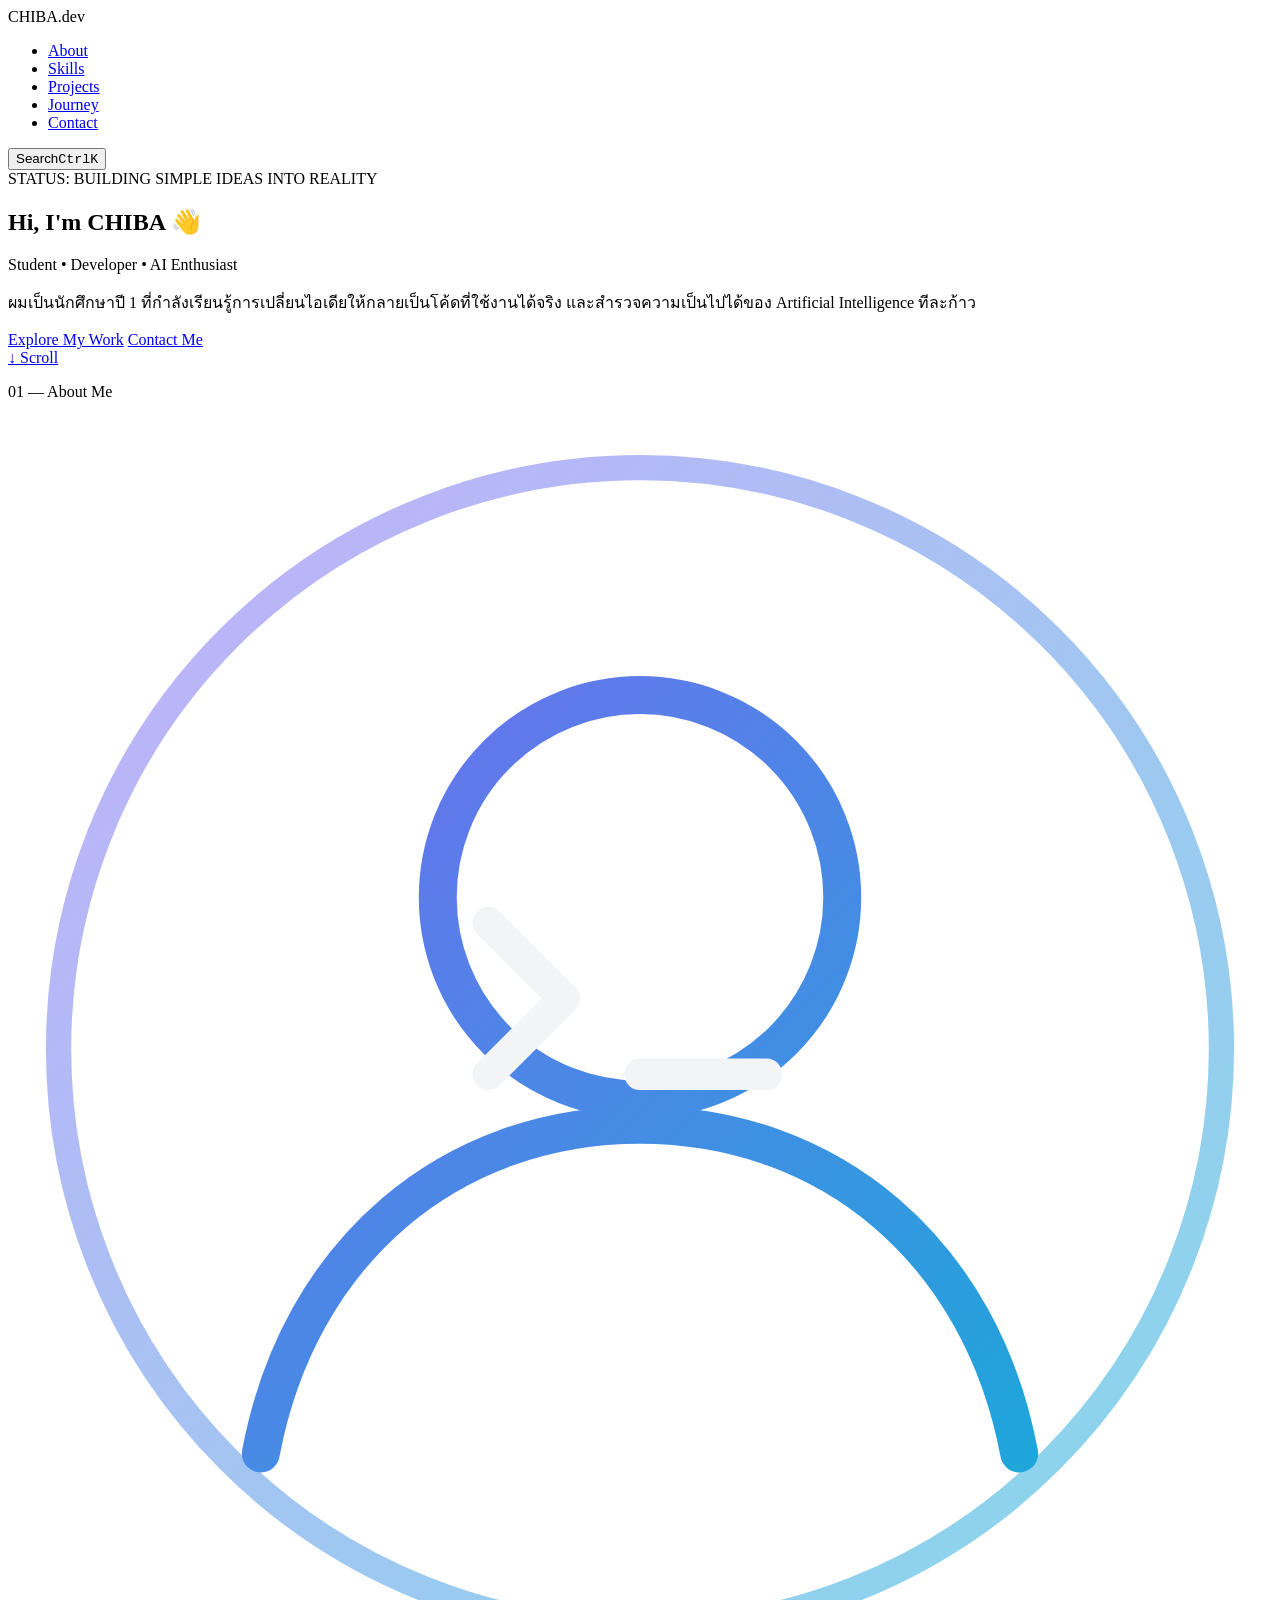
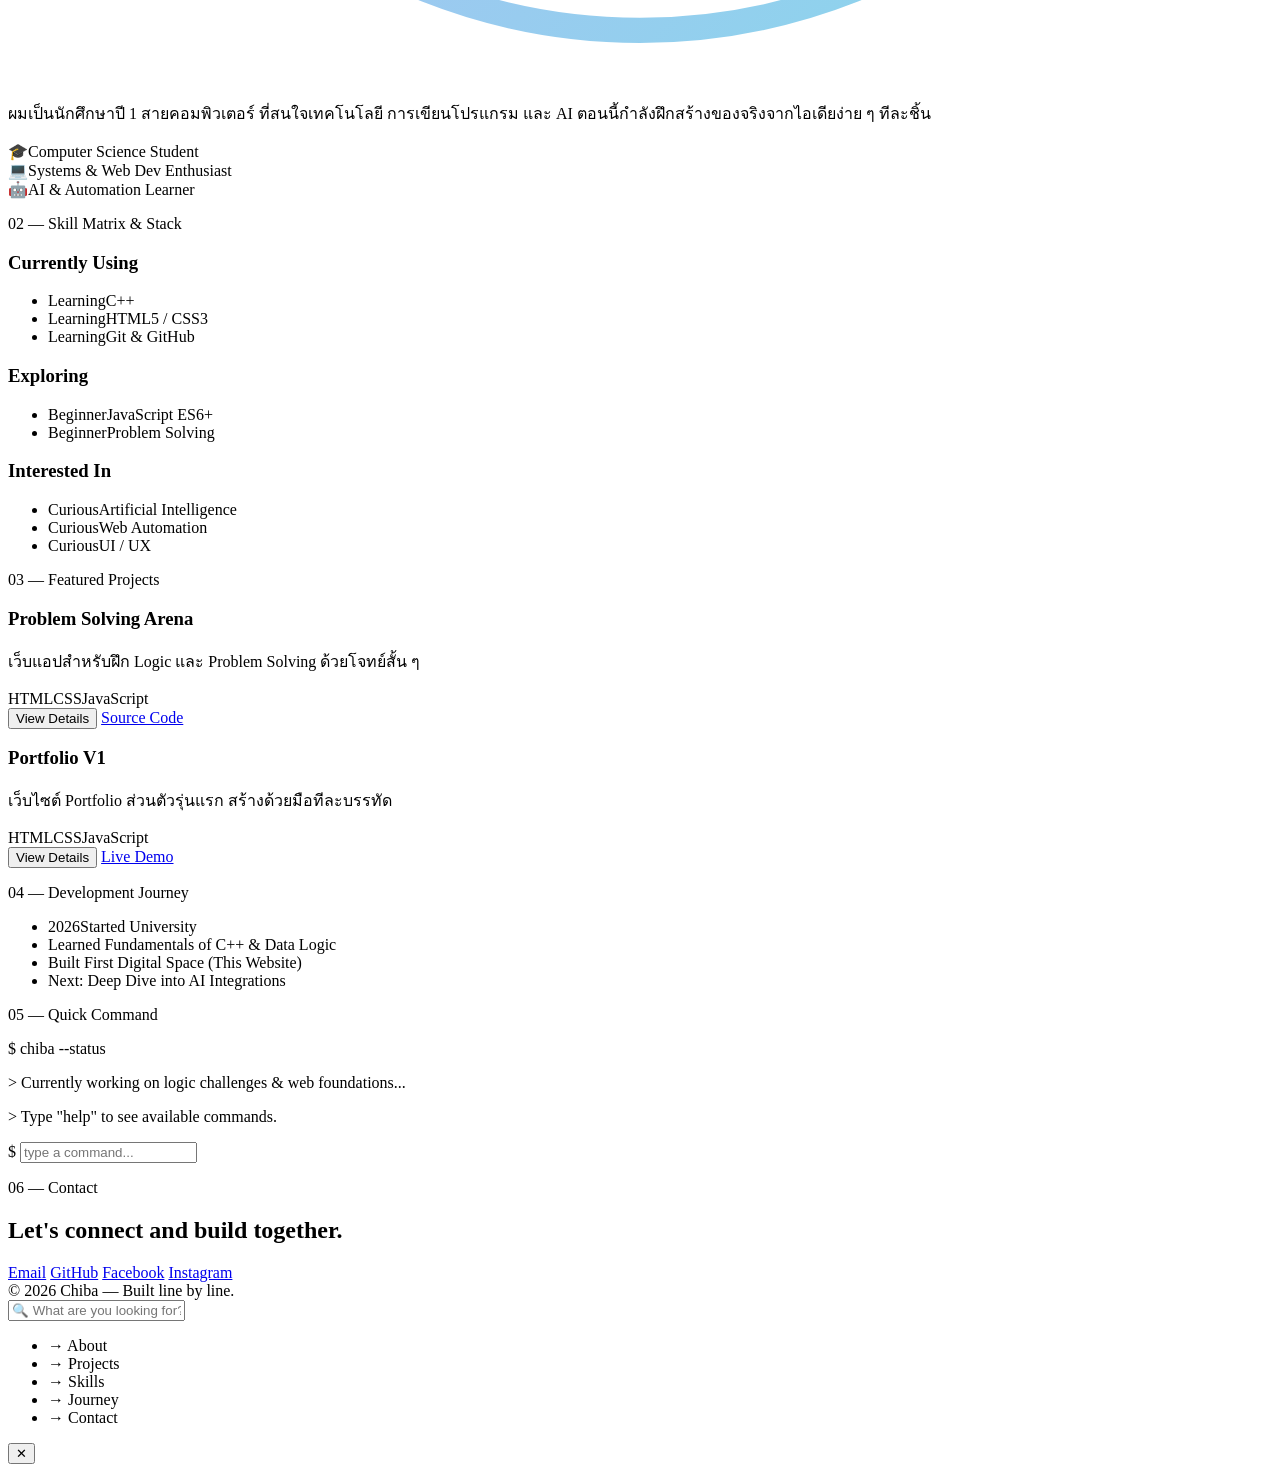
==== index.html @ 714c3de8 "Add files via upload" ====
<!DOCTYPE html>
<html lang="th">
<head>
<meta charset="UTF-8">
<meta name="viewport" content="width=device-width, initial-scale=1.0">
<title>CHIBA | Developer &amp; AI Enthusiast</title>
<link rel="stylesheet" href="css/style.css">
<link rel="preconnect" href="https://fonts.googleapis.com">
<link rel="preconnect" href="https://fonts.gstatic.com" crossorigin>
<link href="https://fonts.googleapis.com/css2?family=Inter:wght@300;400;500;600;700;800&family=JetBrains+Mono:wght@400;500;600&display=swap" rel="stylesheet">
</head>
<body>

<!-- Navigation -->
<nav class="navbar">
  <div class="logo">CHIBA<span>.dev</span></div>
  <ul class="nav-links">
    <li><a href="#about">About</a></li>
    <li><a href="#skills">Skills</a></li>
    <li><a href="#projects">Projects</a></li>
    <li><a href="#journey">Journey</a></li>
    <li><a href="#contact">Contact</a></li>
  </ul>
  <button class="cmd-badge" id="cmdTrigger" aria-label="Open command palette">
    <span>Search</span><kbd>Ctrl</kbd><kbd>K</kbd>
  </button>
</nav>

<!-- Hero -->
<section class="hero" id="hero">
  <div class="status-pill">
    <span class="status-dot"></span> STATUS: BUILDING SIMPLE IDEAS INTO REALITY
  </div>
  <h1 class="hero-title">Hi, I'm <span class="highlight">CHIBA</span> 👋</h1>
  <p class="hero-subtitle">Student • Developer • AI Enthusiast</p>
  <p class="hero-description">
    ผมเป็นนักศึกษาปี 1 ที่กำลังเรียนรู้การเปลี่ยนไอเดียให้กลายเป็นโค้ดที่ใช้งานได้จริง
    และสำรวจความเป็นไปได้ของ Artificial Intelligence ทีละก้าว
  </p>
  <div class="hero-cta">
    <a href="#projects" class="btn btn-primary">Explore My Work</a>
    <a href="#contact" class="btn btn-secondary">Contact Me</a>
  </div>
  <a href="#about" class="scroll-hint">↓ Scroll</a>
</section>

<!-- About -->
<section class="section" id="about">
  <p class="eyebrow">01 — About Me</p>
  <div class="bento about-bento">
    <div class="bento-card avatar-card reveal">
      <div class="avatar-glow"></div>
      <svg class="avatar-icon" viewBox="0 0 100 100" fill="none" xmlns="http://www.w3.org/2000/svg" aria-hidden="true">
        <defs>
          <linearGradient id="avatarGrad" x1="0" y1="0" x2="100" y2="100" gradientUnits="userSpaceOnUse">
            <stop offset="0" stop-color="#8b5cf6"/>
            <stop offset="1" stop-color="#06b6d4"/>
          </linearGradient>
        </defs>
        <circle cx="50" cy="50" r="46" stroke="url(#avatarGrad)" stroke-width="2" opacity="0.5"/>
        <circle cx="50" cy="38" r="16" stroke="url(#avatarGrad)" stroke-width="3"/>
        <path d="M20 82c3-16 15-26 30-26s27 10 30 26" stroke="url(#avatarGrad)" stroke-width="3" stroke-linecap="round"/>
        <path d="M38 40l6 6 -6 6" stroke="#f3f4f6" stroke-width="2.5" stroke-linecap="round" stroke-linejoin="round"/>
        <path d="M50 52h10" stroke="#f3f4f6" stroke-width="2.5" stroke-linecap="round"/>
      </svg>
    </div>
    <div class="bento-card story-card reveal">
      <p>
        ผมเป็นนักศึกษาปี 1 สายคอมพิวเตอร์ ที่สนใจเทคโนโลยี การเขียนโปรแกรม และ AI
        ตอนนี้กำลังฝึกสร้างของจริงจากไอเดียง่าย ๆ ทีละชิ้น
      </p>
    </div>
    <div class="bento-card pillar-card reveal">🎓<span>Computer Science Student</span></div>
    <div class="bento-card pillar-card reveal">💻<span>Systems &amp; Web Dev Enthusiast</span></div>
    <div class="bento-card pillar-card reveal">🤖<span>AI &amp; Automation Learner</span></div>
  </div>
</section>

<!-- Skills -->
<section class="section" id="skills">
  <p class="eyebrow">02 — Skill Matrix &amp; Stack</p>
  <div class="skills-grid">
    <div class="skill-col reveal">
      <h3>Currently Using</h3>
      <ul>
        <li><span class="tag-level using">Learning</span>C++</li>
        <li><span class="tag-level using">Learning</span>HTML5 / CSS3</li>
        <li><span class="tag-level using">Learning</span>Git &amp; GitHub</li>
      </ul>
    </div>
    <div class="skill-col reveal">
      <h3>Exploring</h3>
      <ul>
        <li><span class="tag-level exploring">Beginner</span>JavaScript ES6+</li>
        <li><span class="tag-level exploring">Beginner</span>Problem Solving</li>
      </ul>
    </div>
    <div class="skill-col reveal">
      <h3>Interested In</h3>
      <ul>
        <li><span class="tag-level interest">Curious</span>Artificial Intelligence</li>
        <li><span class="tag-level interest">Curious</span>Web Automation</li>
        <li><span class="tag-level interest">Curious</span>UI / UX</li>
      </ul>
    </div>
  </div>
</section>

<!-- Projects -->
<section class="section" id="projects">
  <p class="eyebrow">03 — Featured Projects</p>
  <div class="projects-grid">
    <article class="project-card reveal">
      <h3>Problem Solving Arena</h3>
      <p>เว็บแอปสำหรับฝึก Logic และ Problem Solving ด้วยโจทย์สั้น ๆ</p>
      <div class="tech-badges"><span>HTML</span><span>CSS</span><span>JavaScript</span></div>
      <div class="project-links">
        <button type="button" class="link-ghost" data-project="problem-solving">View Details</button>
        <a href="https://github.com/Black-King-code/problem-solving-arena" target="_blank" rel="noopener" class="link-ghost">Source Code</a>
      </div>
    </article>
    <article class="project-card reveal">
      <h3>Portfolio V1</h3>
      <p>เว็บไซต์ Portfolio ส่วนตัวรุ่นแรก สร้างด้วยมือทีละบรรทัด</p>
      <div class="tech-badges"><span>HTML</span><span>CSS</span><span>JavaScript</span></div>
      <div class="project-links">
        <button type="button" class="link-ghost" data-project="portfolio-v1">View Details</button>
        <a href="https://black-king-code.github.io/portfolio/" target="_blank" rel="noopener" class="link-ghost">Live Demo</a>
      </div>
    </article>
  </div>
</section>

<!-- Journey -->
<section class="section" id="journey">
  <p class="eyebrow">04 — Development Journey</p>
  <ul class="timeline">
    <li class="timeline-item reveal done"><span class="tl-year">2026</span><span class="tl-text">Started University</span></li>
    <li class="timeline-item reveal done"><span class="tl-year"></span><span class="tl-text">Learned Fundamentals of C++ &amp; Data Logic</span></li>
    <li class="timeline-item reveal done"><span class="tl-year"></span><span class="tl-text">Built First Digital Space (This Website)</span></li>
    <li class="timeline-item reveal upcoming"><span class="tl-year"></span><span class="tl-text">Next: Deep Dive into AI Integrations</span></li>
  </ul>
</section>

<!-- Terminal -->
<section class="section" id="terminal-section">
  <p class="eyebrow">05 — Quick Command</p>
  <div class="terminal reveal">
    <div class="terminal-bar"><span></span><span></span><span></span></div>
    <div class="terminal-body" id="terminalBody">
      <p>$ chiba --status</p>
      <p class="dim">&gt; Currently working on logic challenges &amp; web foundations...</p>
      <p class="dim">&gt; Type "help" to see available commands.</p>
    </div>
    <div class="terminal-input-row">
      <span>$</span>
      <input type="text" id="terminalInput" autocomplete="off" placeholder="type a command...">
    </div>
  </div>
</section>

<!-- Contact -->
<section class="section" id="contact">
  <p class="eyebrow">06 — Contact</p>
  <h2 class="contact-title">Let's connect and build together.</h2>
  <div class="contact-links reveal">
    <a href="mailto:hello@example.com" class="btn btn-primary">Email</a>
    <a href="#" class="btn btn-secondary">GitHub</a>
    <a href="#" class="btn btn-secondary">Facebook</a>
    <a href="#" class="btn btn-secondary">Instagram</a>
  </div>
</section>

<footer class="footer">© 2026 Chiba — Built line by line.</footer>

<!-- Command Palette -->
<div class="cmd-overlay" id="cmdOverlay">
  <div class="cmd-palette">
    <input type="text" id="cmdInput" placeholder="🔍 What are you looking for?" autocomplete="off">
    <ul class="cmd-list" id="cmdList">
      <li data-target="#about">→ About</li>
      <li data-target="#projects">→ Projects</li>
      <li data-target="#skills">→ Skills</li>
      <li data-target="#journey">→ Journey</li>
      <li data-target="#contact">→ Contact</li>
    </ul>
  </div>
</div>

<!-- Project Detail Modal -->
<div class="modal-overlay" id="projectModalOverlay">
  <div class="modal-box" role="dialog" aria-modal="true" aria-labelledby="modalTitle">
    <button type="button" class="modal-close" id="modalClose" aria-label="Close">✕</button>
    <h3 id="modalTitle"></h3>
    <div class="modal-tech" id="modalTech"></div>
    <div class="modal-body" id="modalBody"></div>
    <div class="modal-links" id="modalLinks"></div>
  </div>
</div>

<script src="js/script.js"></script>
</body>
</html>
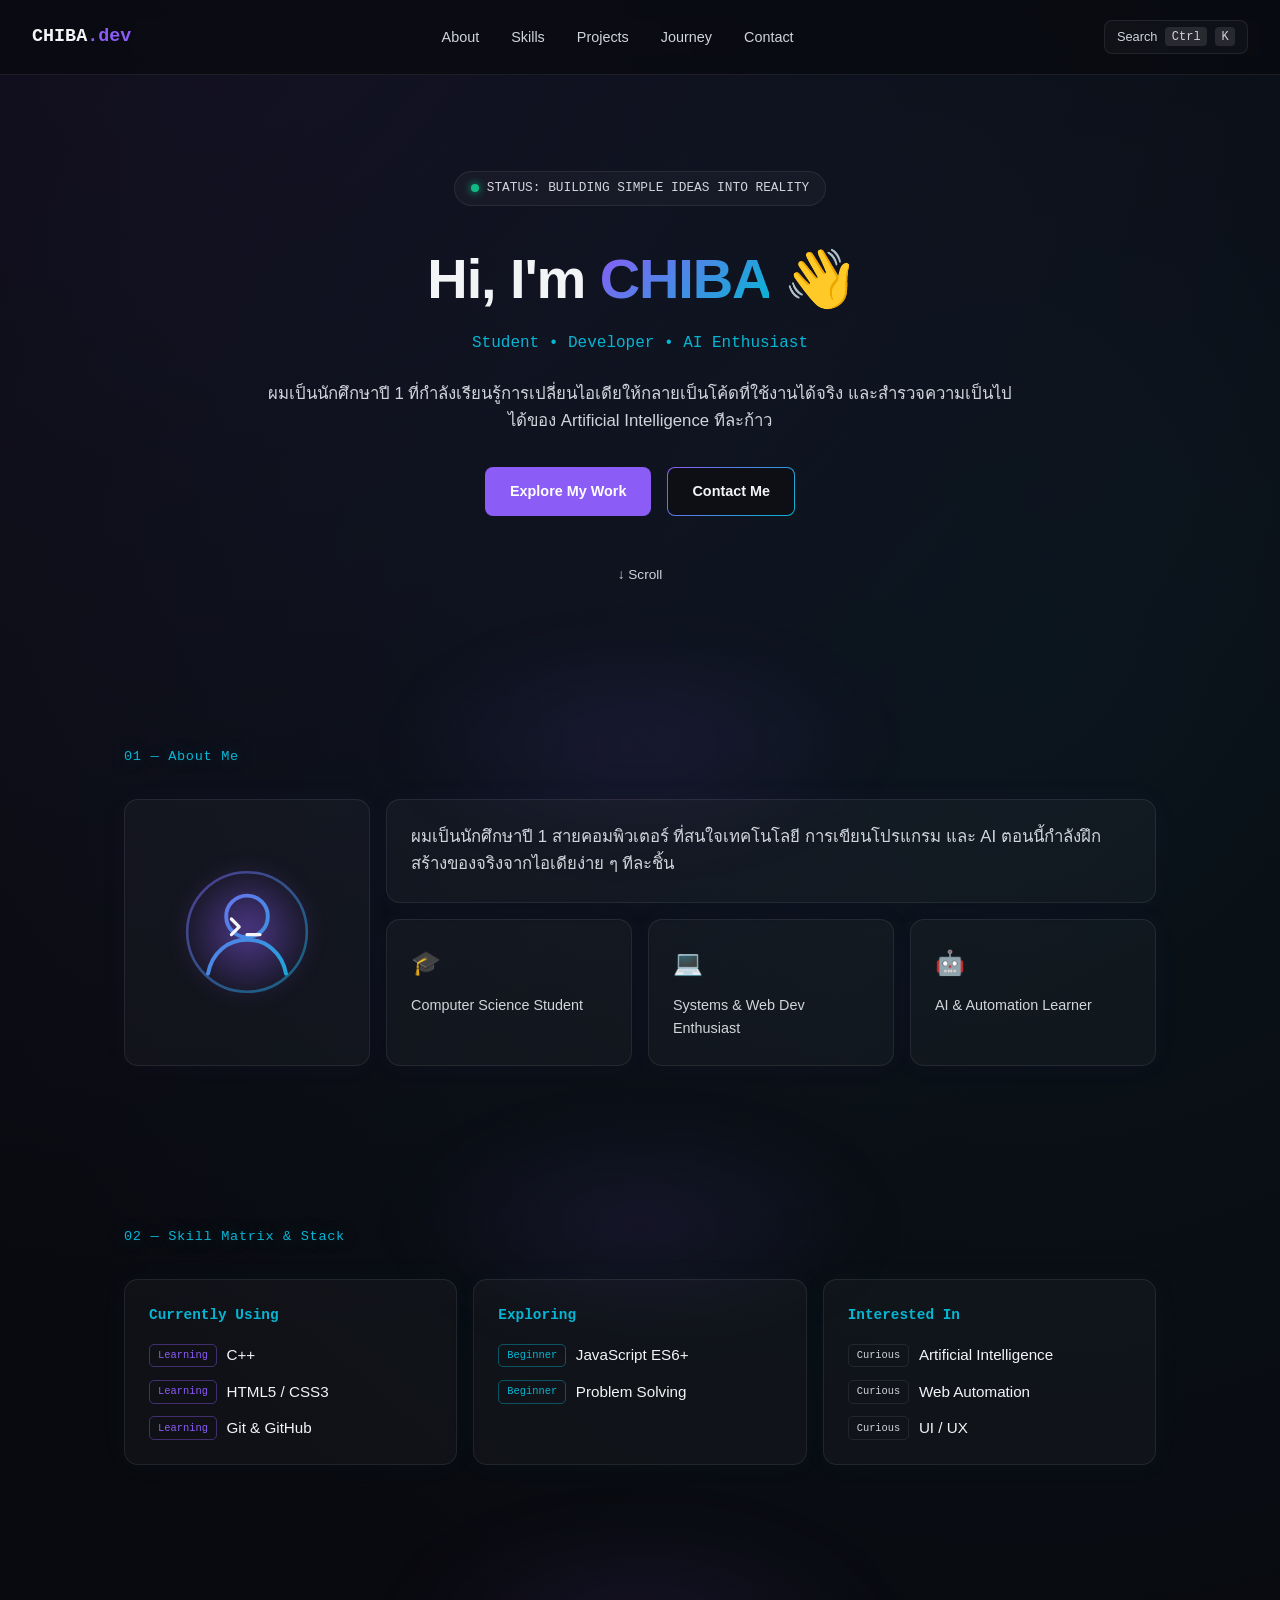
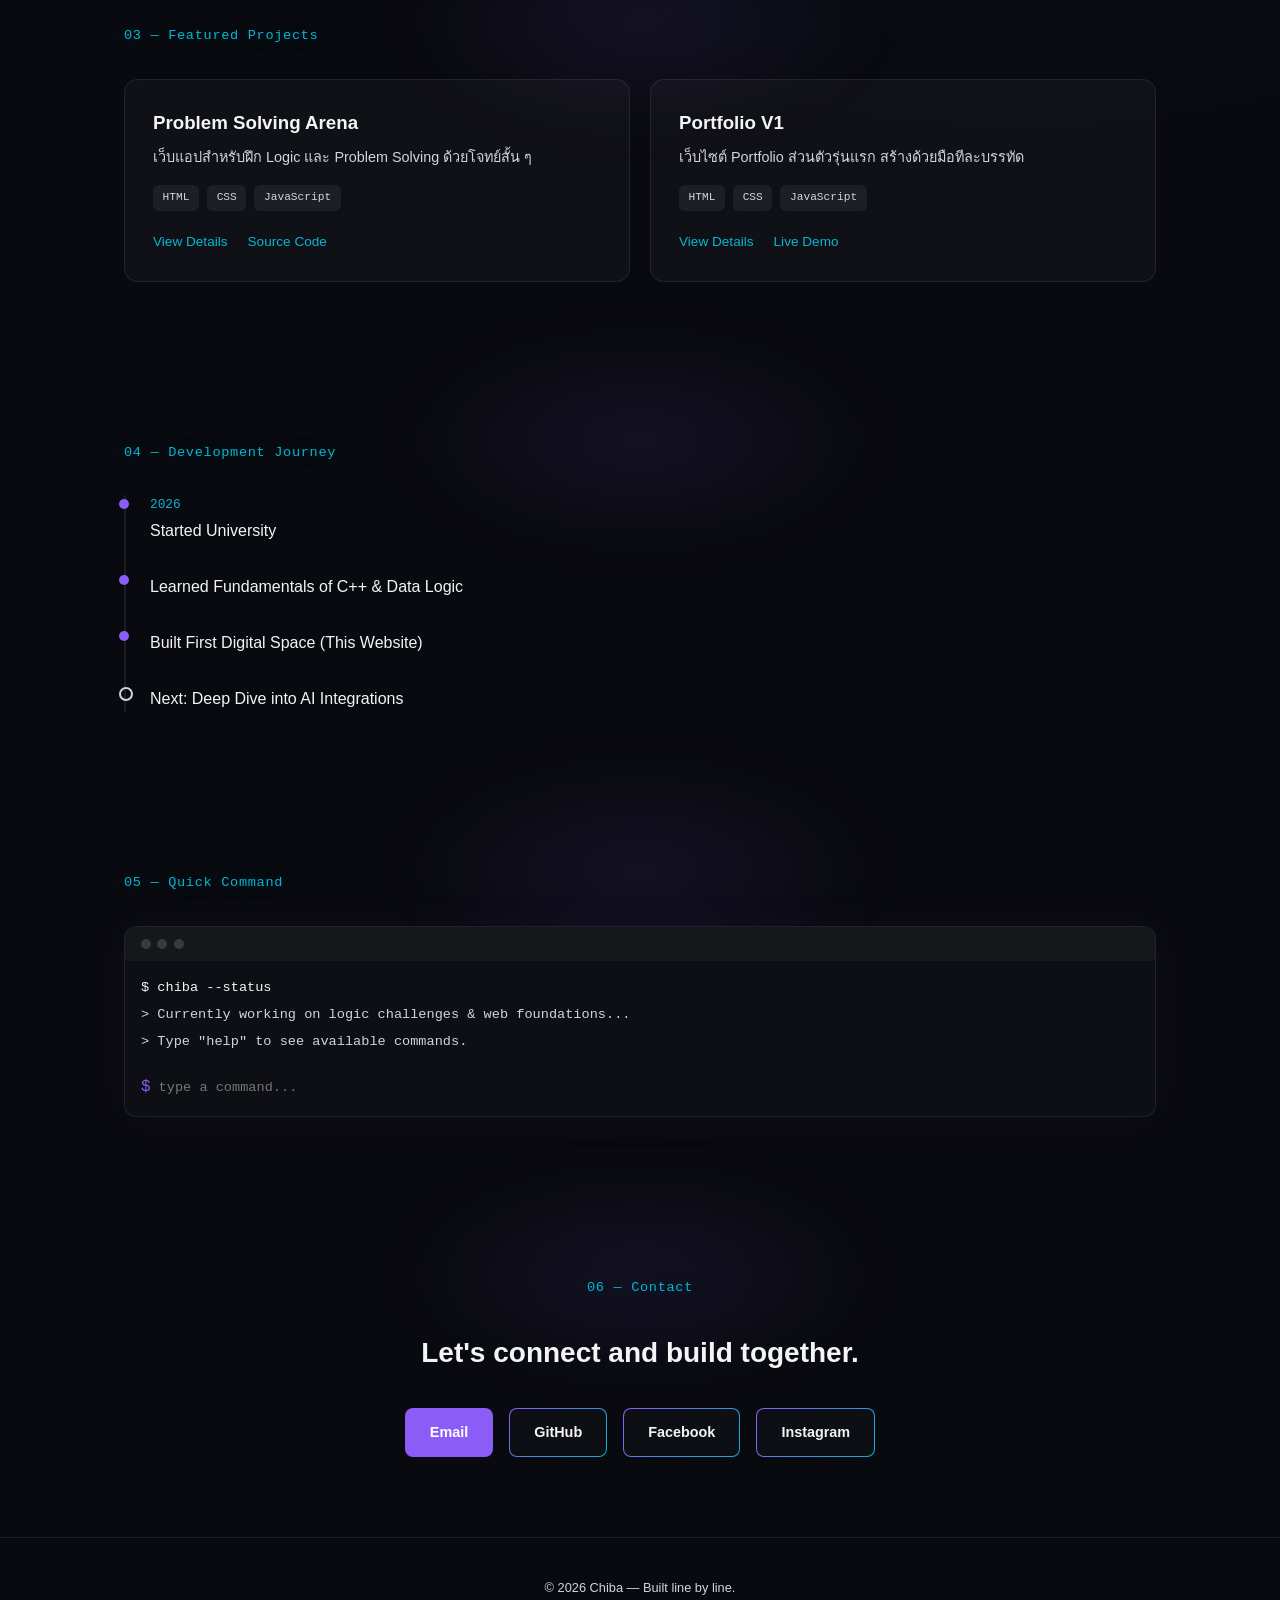
==== commit 6366bd7e: "Update project links and contact email in index.html" ====
--- a/index.html
+++ b/index.html
@@ -116,7 +116,7 @@
       <div class="tech-badges"><span>HTML</span><span>CSS</span><span>JavaScript</span></div>
       <div class="project-links">
         <button type="button" class="link-ghost" data-project="problem-solving">View Details</button>
-        <a href="https://github.com/Black-King-code/problem-solving-arena" target="_blank" rel="noopener" class="link-ghost">Source Code</a>
+        <a href="https://github.com/Black-King-code/portfolio-" target="_blank" rel="noopener" class="link-ghost">Source Code</a>
       </div>
     </article>
     <article class="project-card reveal">
@@ -125,7 +125,7 @@
       <div class="tech-badges"><span>HTML</span><span>CSS</span><span>JavaScript</span></div>
       <div class="project-links">
         <button type="button" class="link-ghost" data-project="portfolio-v1">View Details</button>
-        <a href="https://black-king-code.github.io/portfolio/" target="_blank" rel="noopener" class="link-ghost">Live Demo</a>
+        <a href="https://black-king-code.github.io/portfolio-/" target="_blank" rel="noopener" class="link-ghost">Live Demo</a>
       </div>
     </article>
   </div>
@@ -164,7 +164,7 @@
   <p class="eyebrow">06 — Contact</p>
   <h2 class="contact-title">Let's connect and build together.</h2>
   <div class="contact-links reveal">
-    <a href="mailto:hello@example.com" class="btn btn-primary">Email</a>
+    <a href="siriprapamolaklo2526@gmail.com" class="btn btn-primary">Email</a>
     <a href="#" class="btn btn-secondary">GitHub</a>
     <a href="#" class="btn btn-secondary">Facebook</a>
     <a href="#" class="btn btn-secondary">Instagram</a>
--- a/css/style.css
+++ b/css/style.css
@@ -0,0 +1,429 @@
+:root {
+  --bg-color: #090a0f;
+  --card-bg: rgba(255, 255, 255, 0.03);
+  --card-bg-strong: rgba(255, 255, 255, 0.05);
+  --border-color: rgba(255, 255, 255, 0.08);
+  --text-main: #f3f4f6;
+  --text-muted: #d1d5db;
+  --accent-purple: #8b5cf6;
+  --accent-cyan: #06b6d4;
+  --font-sans: 'Inter', sans-serif;
+  --font-mono: 'JetBrains Mono', monospace;
+  --max-w: 1080px;
+}
+
+* { box-sizing: border-box; margin: 0; padding: 0; }
+
+html { scroll-behavior: smooth; }
+
+body {
+  background-color: var(--bg-color);
+  background-image: radial-gradient(circle at 20% 0%, rgba(139,92,246,0.08), transparent 40%),
+                     radial-gradient(circle at 80% 20%, rgba(6,182,212,0.06), transparent 40%);
+  color: var(--text-main);
+  font-family: var(--font-sans);
+  line-height: 1.6;
+}
+
+a { color: inherit; }
+
+/* Navbar */
+.navbar {
+  display: flex;
+  justify-content: space-between;
+  align-items: center;
+  padding: 1.25rem 2rem;
+  border-bottom: 1px solid var(--border-color);
+  position: sticky;
+  top: 0;
+  background: rgba(9, 10, 15, 0.75);
+  backdrop-filter: blur(10px);
+  z-index: 50;
+}
+
+.logo { font-weight: 700; font-size: 1.15rem; font-family: var(--font-mono); }
+.logo span { color: var(--accent-purple); }
+
+.nav-links { display: flex; gap: 2rem; list-style: none; }
+.nav-links a { color: var(--text-muted); text-decoration: none; transition: color 0.25s ease; font-size: 0.9rem; }
+.nav-links a:hover, .nav-links a:focus-visible { color: var(--text-main); }
+
+.cmd-badge {
+  display: flex;
+  align-items: center;
+  gap: 0.5rem;
+  background: var(--card-bg);
+  border: 1px solid var(--border-color);
+  color: var(--text-muted);
+  font-size: 0.8rem;
+  padding: 0.4rem 0.75rem;
+  border-radius: 8px;
+  cursor: pointer;
+  font-family: var(--font-sans);
+}
+.cmd-badge:hover { background: var(--card-bg-strong); color: var(--text-main); }
+kbd {
+  background: rgba(255, 255, 255, 0.1);
+  padding: 0.15rem 0.4rem;
+  border-radius: 4px;
+  font-family: var(--font-mono);
+  font-size: 0.75rem;
+}
+
+/* Hero */
+.hero {
+  display: flex;
+  flex-direction: column;
+  align-items: center;
+  text-align: center;
+  padding: 6rem 1.5rem 5rem;
+  max-width: 800px;
+  margin: 0 auto;
+}
+
+.status-pill {
+  display: inline-flex;
+  align-items: center;
+  gap: 0.5rem;
+  background: var(--card-bg);
+  border: 1px solid var(--border-color);
+  padding: 0.4rem 1rem;
+  border-radius: 50px;
+  font-size: 0.8rem;
+  font-family: var(--font-mono);
+  margin-bottom: 1.75rem;
+  color: var(--text-muted);
+}
+
+.status-dot {
+  width: 8px; height: 8px;
+  background-color: #10b981;
+  border-radius: 50%;
+  box-shadow: 0 0 8px #10b981;
+  animation: pulse 2s infinite ease-in-out;
+}
+
+@keyframes pulse {
+  0%, 100% { opacity: 1; }
+  50% { opacity: 0.4; }
+}
+
+.hero-title { font-size: clamp(2.25rem, 5vw, 3.5rem); font-weight: 800; letter-spacing: -0.02em; }
+
+.highlight {
+  background: linear-gradient(135deg, var(--accent-purple), var(--accent-cyan));
+  -webkit-background-clip: text;
+  -webkit-text-fill-color: transparent;
+  background-clip: text;
+}
+
+.hero-subtitle { font-family: var(--font-mono); color: var(--accent-cyan); margin-top: 0.5rem; }
+.hero-description { color: var(--text-muted); margin: 1.5rem 0 2rem; font-size: 1.05rem; }
+
+.hero-cta { display: flex; gap: 1rem; flex-wrap: wrap; justify-content: center; }
+
+.scroll-hint {
+  margin-top: 3rem;
+  color: var(--text-muted);
+  text-decoration: none;
+  font-size: 0.85rem;
+  animation: bob 2s infinite ease-in-out;
+}
+@keyframes bob { 0%, 100% { transform: translateY(0); } 50% { transform: translateY(6px); } }
+
+/* Buttons */
+.btn {
+  padding: 0.75rem 1.5rem;
+  border-radius: 8px;
+  text-decoration: none;
+  font-weight: 600;
+  font-size: 0.9rem;
+  transition: all 0.25s ease;
+  border: 1px solid transparent;
+  display: inline-block;
+}
+.btn-primary { background: var(--accent-purple); color: #fff; }
+.btn-primary:hover { opacity: 0.9; box-shadow: 0 0 20px rgba(139, 92, 246, 0.4); }
+.btn-secondary {
+  background: transparent;
+  color: var(--text-main);
+  border: 1.5px solid transparent;
+  background-image: linear-gradient(#0d0f14, #0d0f14), linear-gradient(135deg, var(--accent-purple), var(--accent-cyan));
+  background-origin: border-box;
+  background-clip: padding-box, border-box;
+}
+.btn-secondary:hover { box-shadow: 0 0 16px rgba(139, 92, 246, 0.3); }
+
+/* Sections */
+.section {
+  max-width: var(--max-w);
+  margin: 0 auto;
+  padding: 5rem 1.5rem;
+  position: relative;
+}
+
+.section::before {
+  content: '';
+  position: absolute;
+  top: -2rem;
+  left: 50%;
+  transform: translateX(-50%);
+  width: 60%;
+  max-width: 500px;
+  height: 220px;
+  background: radial-gradient(ellipse, rgba(139, 92, 246, 0.10), transparent 70%);
+  filter: blur(30px);
+  pointer-events: none;
+  z-index: -1;
+}
+
+.eyebrow {
+  font-family: var(--font-mono);
+  color: var(--accent-cyan);
+  font-size: 0.85rem;
+  letter-spacing: 0.05em;
+  margin-bottom: 2rem;
+  text-shadow: 0 0 18px rgba(6, 182, 212, 0.35);
+}
+
+/* Reveal animation */
+.reveal { opacity: 0; transform: translateY(16px); transition: opacity 0.6s ease, transform 0.6s ease; }
+.reveal.in-view { opacity: 1; transform: translateY(0); }
+
+/* Bento (About) */
+.bento { display: grid; grid-template-columns: repeat(4, 1fr); gap: 1rem; }
+.bento-card {
+  background: var(--card-bg);
+  border: 1px solid var(--border-color);
+  border-radius: 14px;
+  padding: 1.5rem;
+  box-shadow: 0 0 30px rgba(139, 92, 246, 0.04);
+}
+.avatar-card { grid-column: span 1; grid-row: span 2; position: relative; display: flex; align-items: center; justify-content: center; overflow: hidden; }
+.avatar-glow { position: absolute; width: 140px; height: 140px; background: radial-gradient(circle, var(--accent-purple), transparent 70%); filter: blur(10px); opacity: 0.5; }
+.avatar-icon { position: relative; width: 70%; max-width: 130px; }
+.story-card { grid-column: span 3; display: flex; align-items: center; color: var(--text-muted); font-size: 1.05rem; }
+.pillar-card { grid-column: span 1; display: flex; flex-direction: column; gap: 0.75rem; font-size: 1.5rem; }
+.pillar-card span { font-size: 0.9rem; color: var(--text-muted); font-family: var(--font-sans); }
+
+/* Skills */
+.skills-grid { display: grid; grid-template-columns: repeat(3, 1fr); gap: 1rem; }
+.skill-col {
+  background: var(--card-bg);
+  border: 1px solid var(--border-color);
+  border-radius: 14px;
+  padding: 1.5rem;
+  box-shadow: 0 0 30px rgba(6, 182, 212, 0.04);
+}
+.skill-col h3 { font-family: var(--font-mono); font-size: 0.9rem; color: var(--accent-cyan); margin-bottom: 1rem; }
+.skill-col ul { list-style: none; display: flex; flex-direction: column; gap: 0.75rem; }
+.skill-col li { display: flex; align-items: center; gap: 0.6rem; font-size: 0.95rem; }
+.tag-level {
+  font-family: var(--font-mono);
+  font-size: 0.65rem;
+  padding: 0.15rem 0.5rem;
+  border-radius: 5px;
+  border: 1px solid var(--border-color);
+  color: var(--text-muted);
+}
+.tag-level.using { color: var(--accent-purple); border-color: rgba(139,92,246,0.4); }
+.tag-level.exploring { color: var(--accent-cyan); border-color: rgba(6,182,212,0.4); }
+
+/* Projects */
+.projects-grid { display: grid; grid-template-columns: repeat(2, 1fr); gap: 1.25rem; }
+.project-card {
+  background: var(--card-bg);
+  border: 1px solid var(--border-color);
+  border-radius: 14px;
+  padding: 1.75rem;
+  transition: border-color 0.25s ease, transform 0.25s ease;
+}
+.project-card:hover { border-color: rgba(139, 92, 246, 0.4); transform: translateY(-3px); }
+.project-card h3 { margin-bottom: 0.5rem; }
+.project-card p { color: var(--text-muted); font-size: 0.9rem; margin-bottom: 1rem; }
+.tech-badges { display: flex; gap: 0.5rem; flex-wrap: wrap; margin-bottom: 1.25rem; }
+.tech-badges span {
+  font-family: var(--font-mono);
+  font-size: 0.7rem;
+  padding: 0.25rem 0.6rem;
+  border-radius: 6px;
+  background: rgba(255,255,255,0.06);
+  color: var(--text-muted);
+}
+.project-links { display: flex; gap: 1.25rem; }
+.link-ghost { color: var(--accent-cyan); text-decoration: none; font-size: 0.85rem; }
+.link-ghost:hover { text-decoration: underline; }
+
+/* Timeline */
+.timeline { list-style: none; border-left: 2px solid var(--border-color); padding-left: 1.5rem; display: flex; flex-direction: column; gap: 1.75rem; }
+.timeline-item { position: relative; display: flex; flex-direction: column; }
+.timeline-item::before {
+  content: '';
+  position: absolute;
+  left: -1.94rem;
+  top: 0.2rem;
+  width: 10px; height: 10px;
+  border-radius: 50%;
+  background: var(--accent-purple);
+}
+.timeline-item.upcoming::before { background: transparent; border: 2px solid var(--text-muted); }
+.tl-year { font-family: var(--font-mono); color: var(--accent-cyan); font-size: 0.8rem; }
+.tl-text { font-size: 1rem; margin-top: 0.15rem; }
+
+/* Terminal */
+.terminal {
+  background: #0d0f14;
+  border: 1px solid var(--border-color);
+  border-radius: 12px;
+  overflow: hidden;
+  font-family: var(--font-mono);
+  box-shadow: 0 0 40px rgba(139, 92, 246, 0.06);
+}
+.terminal-bar { display: flex; gap: 0.4rem; padding: 0.75rem 1rem; background: rgba(255,255,255,0.03); }
+.terminal-bar span { width: 10px; height: 10px; border-radius: 50%; background: rgba(255,255,255,0.15); }
+.terminal-body { padding: 1rem; font-size: 0.85rem; min-height: 80px; }
+.terminal-body p { margin-bottom: 0.35rem; }
+.terminal-body .dim { color: var(--text-muted); }
+.terminal-input-row { display: flex; align-items: center; gap: 0.5rem; padding: 0 1rem 1rem; }
+.terminal-input-row span { color: var(--accent-purple); }
+.terminal-input-row input {
+  flex: 1;
+  background: transparent;
+  border: none;
+  outline: none;
+  color: var(--text-main);
+  font-family: var(--font-mono);
+  font-size: 0.85rem;
+}
+
+/* Contact */
+#contact { text-align: center; }
+.contact-title { font-size: 1.75rem; margin-bottom: 2rem; }
+.contact-links { display: flex; gap: 1rem; justify-content: center; flex-wrap: wrap; }
+
+.footer { text-align: center; padding: 2.5rem 1rem; color: var(--text-muted); font-size: 0.8rem; border-top: 1px solid var(--border-color); }
+
+/* Command palette overlay */
+.cmd-overlay {
+  position: fixed; inset: 0;
+  background: rgba(0,0,0,0.6);
+  backdrop-filter: blur(4px);
+  display: flex; align-items: flex-start; justify-content: center;
+  padding-top: 12vh;
+  opacity: 0; pointer-events: none;
+  transition: opacity 0.2s ease;
+  z-index: 100;
+}
+.cmd-overlay.open { opacity: 1; pointer-events: auto; }
+.cmd-palette {
+  width: min(480px, 90vw);
+  background: #0d0f14;
+  border: 1px solid var(--border-color);
+  border-radius: 12px;
+  overflow: hidden;
+  box-shadow: 0 20px 60px rgba(0,0,0,0.5);
+}
+.cmd-palette input {
+  width: 100%;
+  padding: 1rem 1.25rem;
+  background: transparent;
+  border: none;
+  border-bottom: 1px solid var(--border-color);
+  outline: none;
+  color: var(--text-main);
+  font-size: 0.95rem;
+}
+.cmd-list { list-style: none; max-height: 280px; overflow-y: auto; }
+.cmd-list li { padding: 0.85rem 1.25rem; cursor: pointer; color: var(--text-muted); font-size: 0.9rem; }
+.cmd-list li:hover, .cmd-list li.active { background: rgba(255,255,255,0.05); color: var(--text-main); }
+
+/* View Details button (matches link-ghost look but is a real button) */
+button.link-ghost {
+  background: none;
+  border: none;
+  cursor: pointer;
+  font-family: var(--font-sans);
+}
+
+/* Project Detail Modal */
+.modal-overlay {
+  position: fixed; inset: 0;
+  background: rgba(0,0,0,0.65);
+  backdrop-filter: blur(4px);
+  display: flex; align-items: center; justify-content: center;
+  padding: 1.25rem;
+  opacity: 0; pointer-events: none;
+  transition: opacity 0.2s ease;
+  z-index: 110;
+}
+.modal-overlay.open { opacity: 1; pointer-events: auto; }
+
+.modal-box {
+  position: relative;
+  width: min(560px, 100%);
+  max-height: 85vh;
+  overflow-y: auto;
+  background: #0d0f14;
+  border: 1px solid var(--border-color);
+  border-radius: 14px;
+  padding: 2rem 1.75rem 1.75rem;
+  box-shadow: 0 25px 70px rgba(0,0,0,0.55);
+}
+
+.modal-close {
+  position: absolute;
+  top: 1rem; right: 1rem;
+  background: var(--card-bg);
+  border: 1px solid var(--border-color);
+  color: var(--text-muted);
+  width: 32px; height: 32px;
+  border-radius: 8px;
+  cursor: pointer;
+  font-size: 0.9rem;
+}
+.modal-close:hover { color: var(--text-main); background: var(--card-bg-strong); }
+
+.modal-box h3 { font-size: 1.4rem; margin-bottom: 0.75rem; padding-right: 2rem; }
+
+.modal-tech { display: flex; gap: 0.5rem; flex-wrap: wrap; margin-bottom: 1.25rem; }
+.modal-tech span {
+  font-family: var(--font-mono);
+  font-size: 0.7rem;
+  padding: 0.25rem 0.6rem;
+  border-radius: 6px;
+  background: rgba(255,255,255,0.06);
+  color: var(--text-muted);
+}
+
+.modal-body dt {
+  font-family: var(--font-mono);
+  font-size: 0.75rem;
+  color: var(--accent-cyan);
+  margin-top: 1.1rem;
+  margin-bottom: 0.35rem;
+}
+.modal-body dt:first-child { margin-top: 0; }
+.modal-body dd { color: var(--text-muted); font-size: 0.92rem; line-height: 1.6; }
+
+.modal-links { display: flex; gap: 1.25rem; margin-top: 1.5rem; }
+
+/* Responsive */
+@media (max-width: 860px) {
+  .bento { grid-template-columns: repeat(2, 1fr); }
+  .avatar-card { grid-column: span 2; grid-row: span 1; }
+  .story-card { grid-column: span 2; }
+  .pillar-card { grid-column: span 1; }
+  .skills-grid { grid-template-columns: 1fr; }
+  .projects-grid { grid-template-columns: 1fr; }
+}
+
+@media (max-width: 640px) {
+  .nav-links { display: none; }
+  .navbar { padding: 1rem 1.25rem; }
+  .hero { padding: 4rem 1.25rem 3rem; }
+}
+
+@media (prefers-reduced-motion: reduce) {
+  * { animation: none !important; transition: none !important; }
+}
+
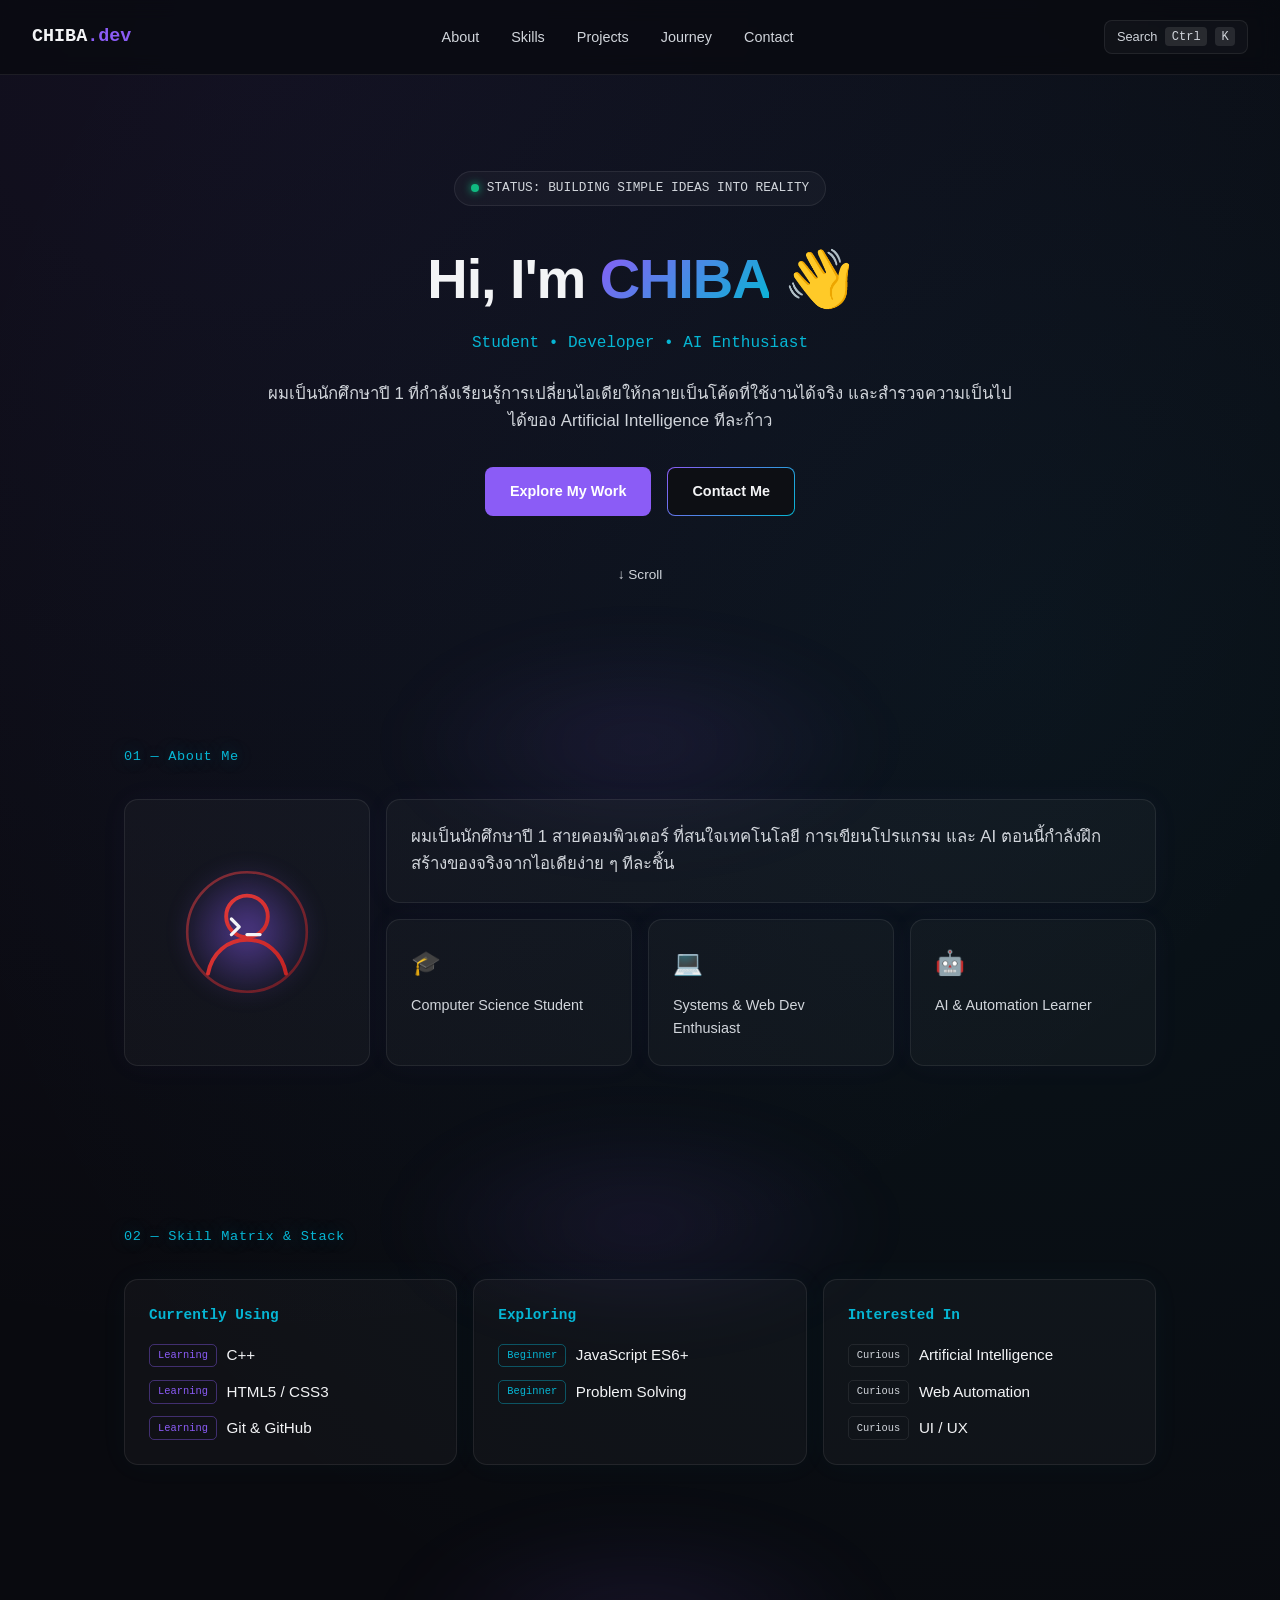
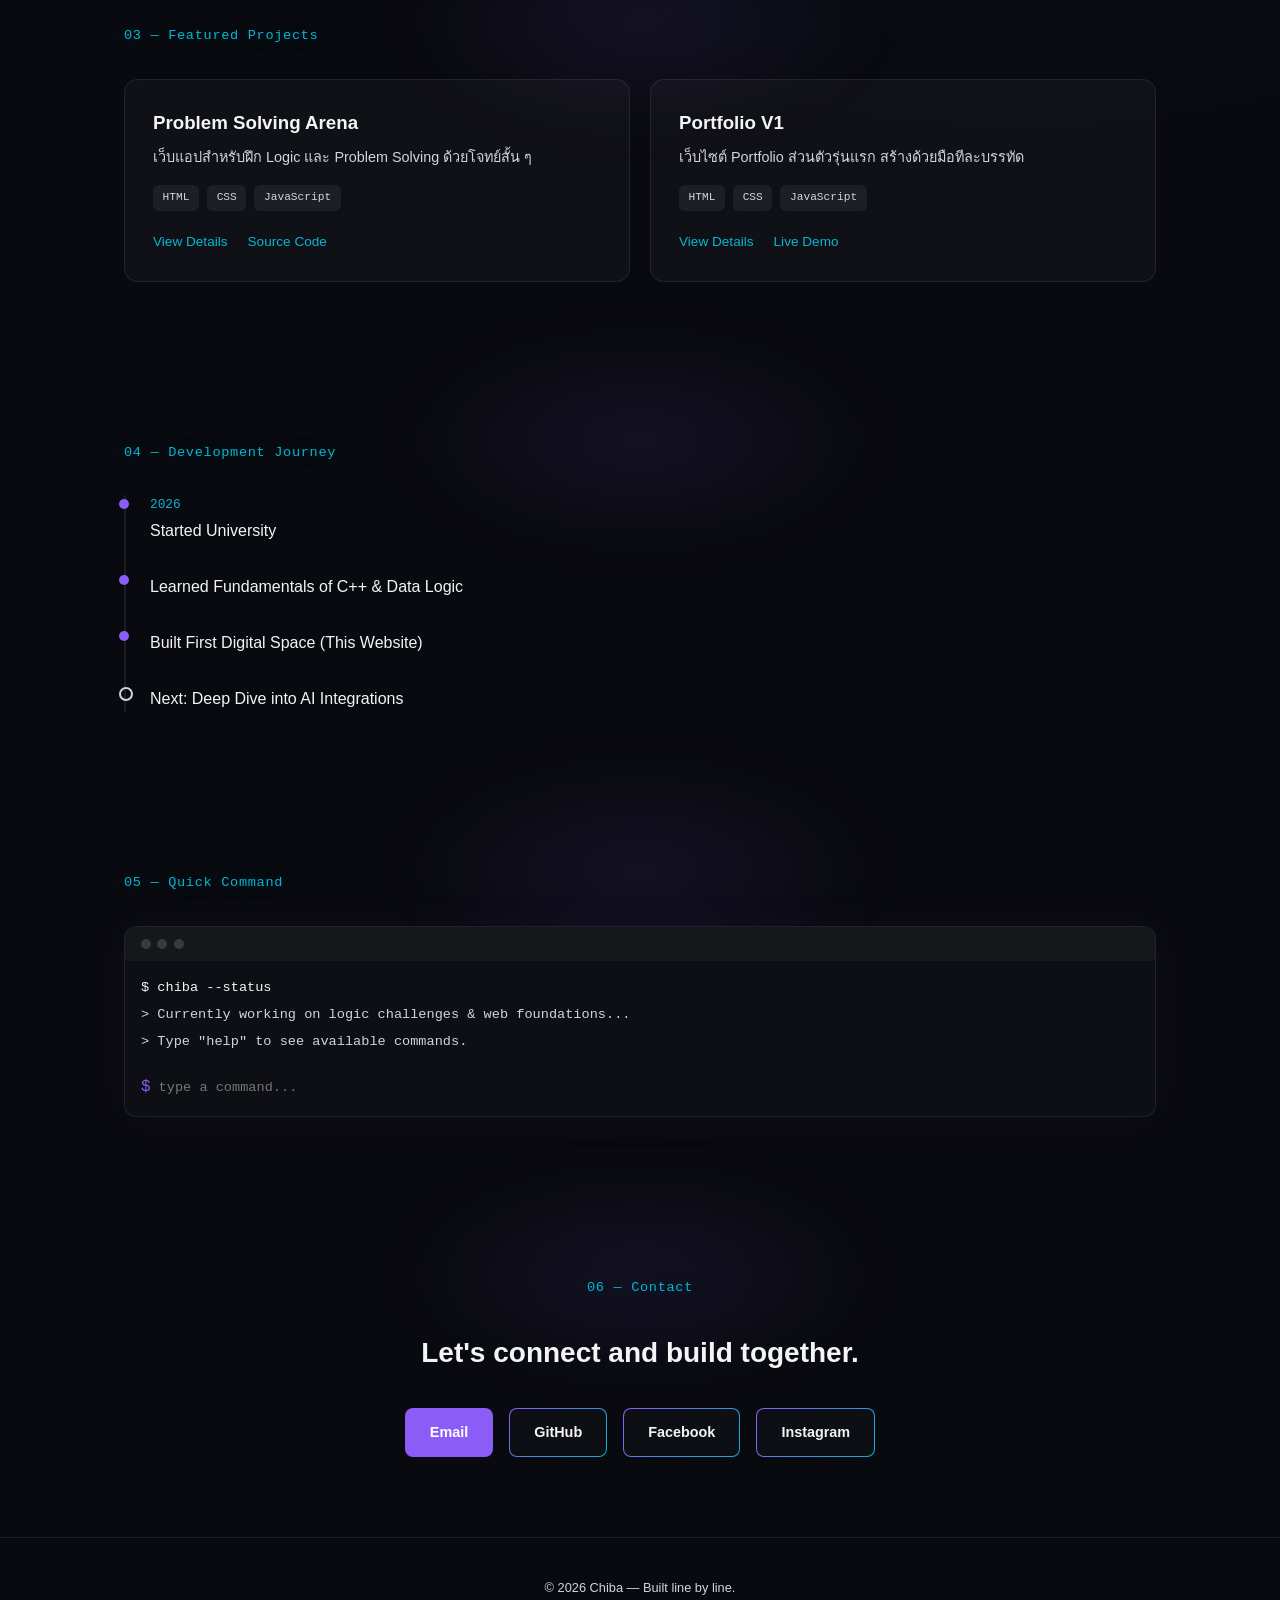
==== commit 52160793: "Update index.html" ====
--- a/index.html
+++ b/index.html
@@ -53,8 +53,8 @@
       <svg class="avatar-icon" viewBox="0 0 100 100" fill="none" xmlns="http://www.w3.org/2000/svg" aria-hidden="true">
         <defs>
           <linearGradient id="avatarGrad" x1="0" y1="0" x2="100" y2="100" gradientUnits="userSpaceOnUse">
-            <stop offset="0" stop-color="#8b5cf6"/>
-            <stop offset="1" stop-color="#06b6d4"/>
+            <stop offset="0" stop-color="#ef4444"/>
+            <stop offset="1" stop-color="#b91c1c"/>
           </linearGradient>
         </defs>
         <circle cx="50" cy="50" r="46" stroke="url(#avatarGrad)" stroke-width="2" opacity="0.5"/>
@@ -164,10 +164,10 @@
   <p class="eyebrow">06 — Contact</p>
   <h2 class="contact-title">Let's connect and build together.</h2>
   <div class="contact-links reveal">
-    <a href="siriprapamolaklo2526@gmail.com" class="btn btn-primary">Email</a>
-    <a href="#" class="btn btn-secondary">GitHub</a>
-    <a href="#" class="btn btn-secondary">Facebook</a>
-    <a href="#" class="btn btn-secondary">Instagram</a>
+    <a href="mailto:siriprapamolaklo2526@gmail.com" class="btn btn-primary">Email</a>
+    <a href="https://github.com/Black-King-code" class="btn btn-secondary">GitHub</a>
+    <a href="https://www.facebook.com/share/1EJ2pBeBK1/" class="btn btn-secondary">Facebook</a>
+    <a href="https://www.instagram.com/layilx.xx?igsh=MWtoc2VjcnJnMDNmdA==" class="btn btn-secondary">Instagram</a>
   </div>
 </section>
 
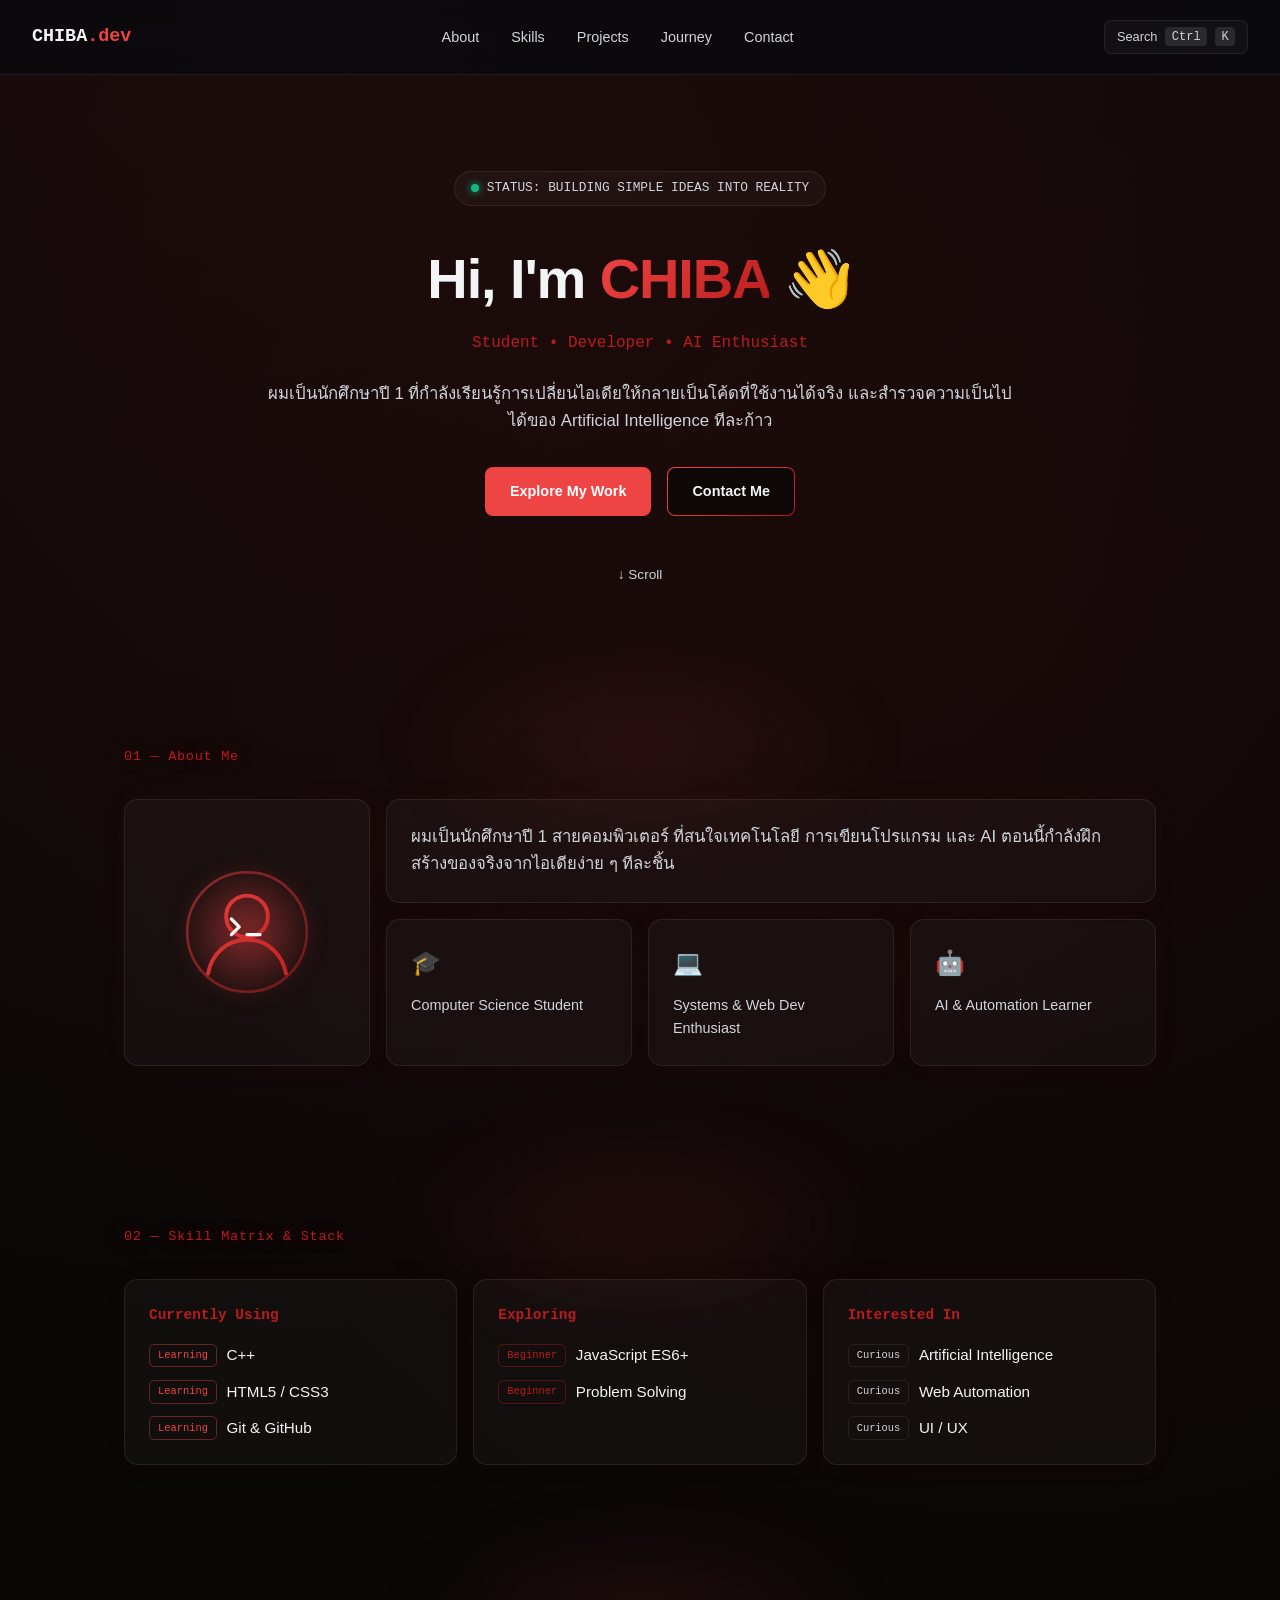
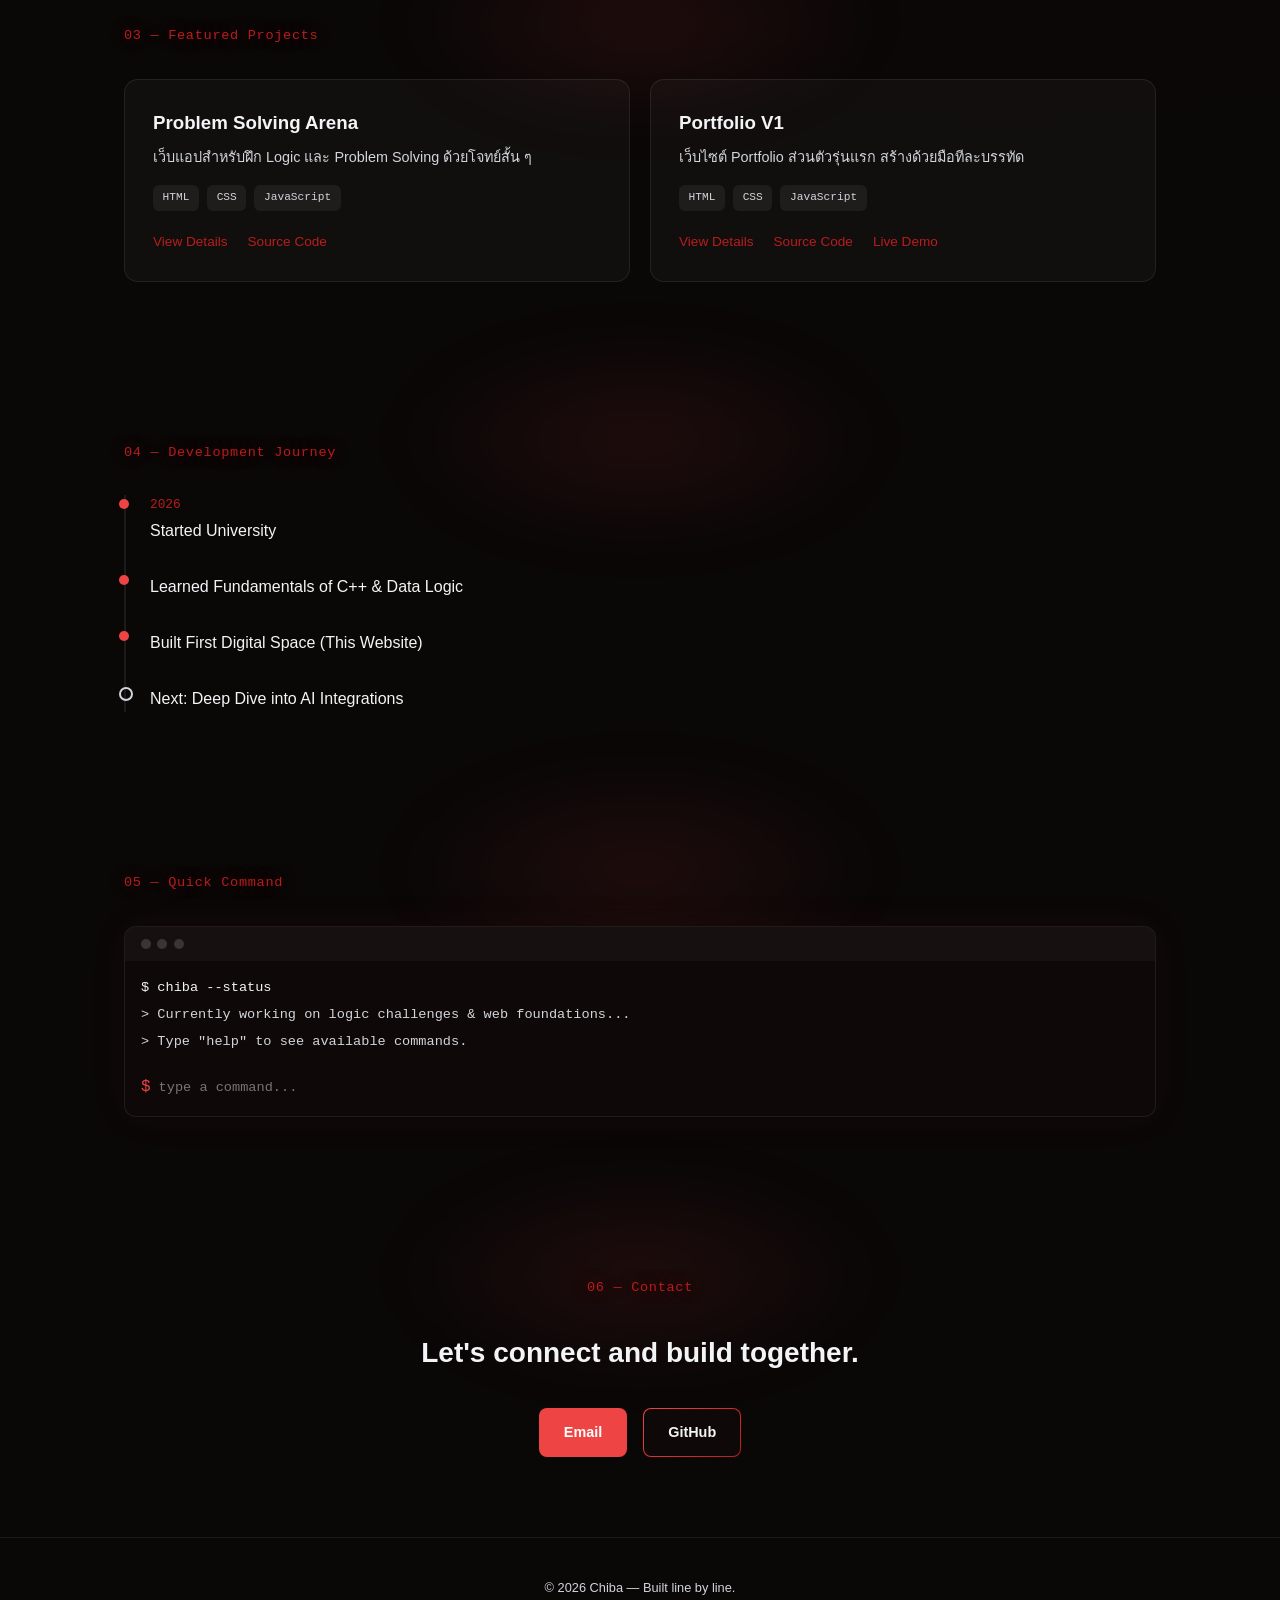
==== commit 5c5bfd19: "Update index.html" ====
--- a/index.html
+++ b/index.html
@@ -29,11 +29,11 @@
 <!-- Hero -->
 <section class="hero" id="hero">
   <div class="status-pill">
-    <span class="status-dot"></span> STATUS: BUILDING SIMPLE IDEAS INTO REALITY
+    <span class="status-dot"></span> <span id="statusText">STATUS: BUILDING SIMPLE IDEAS INTO REALITY</span>
   </div>
   <h1 class="hero-title">Hi, I'm <span class="highlight">CHIBA</span> 👋</h1>
   <p class="hero-subtitle">Student • Developer • AI Enthusiast</p>
-  <p class="hero-description">
+  <p class="hero-description" id="heroDescription">
     ผมเป็นนักศึกษาปี 1 ที่กำลังเรียนรู้การเปลี่ยนไอเดียให้กลายเป็นโค้ดที่ใช้งานได้จริง
     และสำรวจความเป็นไปได้ของ Artificial Intelligence ทีละก้าว
   </p>
@@ -65,7 +65,7 @@
       </svg>
     </div>
     <div class="bento-card story-card reveal">
-      <p>
+      <p id="aboutText">
         ผมเป็นนักศึกษาปี 1 สายคอมพิวเตอร์ ที่สนใจเทคโนโลยี การเขียนโปรแกรม และ AI
         ตอนนี้กำลังฝึกสร้างของจริงจากไอเดียง่าย ๆ ทีละชิ้น
       </p>
@@ -109,25 +109,8 @@
 <!-- Projects -->
 <section class="section" id="projects">
   <p class="eyebrow">03 — Featured Projects</p>
-  <div class="projects-grid">
-    <article class="project-card reveal">
-      <h3>Problem Solving Arena</h3>
-      <p>เว็บแอปสำหรับฝึก Logic และ Problem Solving ด้วยโจทย์สั้น ๆ</p>
-      <div class="tech-badges"><span>HTML</span><span>CSS</span><span>JavaScript</span></div>
-      <div class="project-links">
-        <button type="button" class="link-ghost" data-project="problem-solving">View Details</button>
-        <a href="https://github.com/Black-King-code/portfolio-" target="_blank" rel="noopener" class="link-ghost">Source Code</a>
-      </div>
-    </article>
-    <article class="project-card reveal">
-      <h3>Portfolio V1</h3>
-      <p>เว็บไซต์ Portfolio ส่วนตัวรุ่นแรก สร้างด้วยมือทีละบรรทัด</p>
-      <div class="tech-badges"><span>HTML</span><span>CSS</span><span>JavaScript</span></div>
-      <div class="project-links">
-        <button type="button" class="link-ghost" data-project="portfolio-v1">View Details</button>
-        <a href="https://black-king-code.github.io/portfolio-/" target="_blank" rel="noopener" class="link-ghost">Live Demo</a>
-      </div>
-    </article>
+  <div class="projects-grid" id="projectsGrid">
+    <p class="dim" style="color:var(--text-muted)">Loading projects…</p>
   </div>
 </section>
 
@@ -164,10 +147,10 @@
   <p class="eyebrow">06 — Contact</p>
   <h2 class="contact-title">Let's connect and build together.</h2>
   <div class="contact-links reveal">
-    <a href="mailto:siriprapamolaklo2526@gmail.com" class="btn btn-primary">Email</a>
-    <a href="https://github.com/Black-King-code" class="btn btn-secondary">GitHub</a>
-    <a href="https://www.facebook.com/share/1EJ2pBeBK1/" class="btn btn-secondary">Facebook</a>
-    <a href="https://www.instagram.com/layilx.xx?igsh=MWtoc2VjcnJnMDNmdA==" class="btn btn-secondary">Instagram</a>
+    <a href="mailto:hello@example.com" class="btn btn-primary" id="contactEmail">Email</a>
+    <a href="#" class="btn btn-secondary" id="contactGithub" target="_blank" rel="noopener">GitHub</a>
+    <a href="#" class="btn btn-secondary" id="contactFacebook" target="_blank" rel="noopener" style="display:none">Facebook</a>
+    <a href="#" class="btn btn-secondary" id="contactInstagram" target="_blank" rel="noopener" style="display:none">Instagram</a>
   </div>
 </section>
 
@@ -198,6 +181,18 @@
   </div>
 </div>
 
+<script src="https://identity.netlify.com/v1/netlify-identity-widget.js"></script>
+<script>
+  if (window.netlifyIdentity) {
+    window.netlifyIdentity.on("init", (user) => {
+      if (!user) {
+        window.netlifyIdentity.on("login", () => {
+          document.location.href = "/admin/";
+        });
+      }
+    });
+  }
+</script>
 <script src="js/script.js"></script>
 </body>
 </html>
--- a/css/style.css
+++ b/css/style.css
@@ -1,12 +1,12 @@
 :root {
-  --bg-color: #090a0f;
+  --bg-color: #0a0707;
   --card-bg: rgba(255, 255, 255, 0.03);
   --card-bg-strong: rgba(255, 255, 255, 0.05);
   --border-color: rgba(255, 255, 255, 0.08);
   --text-main: #f3f4f6;
   --text-muted: #d1d5db;
-  --accent-purple: #8b5cf6;
-  --accent-cyan: #06b6d4;
+  --accent-purple: #ef4444;
+  --accent-cyan: #b91c1c;
   --font-sans: 'Inter', sans-serif;
   --font-mono: 'JetBrains Mono', monospace;
   --max-w: 1080px;
@@ -18,8 +18,8 @@
 
 body {
   background-color: var(--bg-color);
-  background-image: radial-gradient(circle at 20% 0%, rgba(139,92,246,0.08), transparent 40%),
-                     radial-gradient(circle at 80% 20%, rgba(6,182,212,0.06), transparent 40%);
+  background-image: radial-gradient(circle at 20% 0%, rgba(239,68,68,0.08), transparent 40%),
+                     radial-gradient(circle at 80% 20%, rgba(185,28,28,0.06), transparent 40%);
   color: var(--text-main);
   font-family: var(--font-sans);
   line-height: 1.6;
@@ -143,16 +143,16 @@
   display: inline-block;
 }
 .btn-primary { background: var(--accent-purple); color: #fff; }
-.btn-primary:hover { opacity: 0.9; box-shadow: 0 0 20px rgba(139, 92, 246, 0.4); }
+.btn-primary:hover { opacity: 0.9; box-shadow: 0 0 20px rgba(239, 68, 68, 0.4); }
 .btn-secondary {
   background: transparent;
   color: var(--text-main);
   border: 1.5px solid transparent;
-  background-image: linear-gradient(#0d0f14, #0d0f14), linear-gradient(135deg, var(--accent-purple), var(--accent-cyan));
+  background-image: linear-gradient(#0f0808, #0f0808), linear-gradient(135deg, var(--accent-purple), var(--accent-cyan));
   background-origin: border-box;
   background-clip: padding-box, border-box;
 }
-.btn-secondary:hover { box-shadow: 0 0 16px rgba(139, 92, 246, 0.3); }
+.btn-secondary:hover { box-shadow: 0 0 16px rgba(239, 68, 68, 0.3); }
 
 /* Sections */
 .section {
@@ -171,7 +171,7 @@
   width: 60%;
   max-width: 500px;
   height: 220px;
-  background: radial-gradient(ellipse, rgba(139, 92, 246, 0.10), transparent 70%);
+  background: radial-gradient(ellipse, rgba(239, 68, 68, 0.10), transparent 70%);
   filter: blur(30px);
   pointer-events: none;
   z-index: -1;
@@ -183,7 +183,7 @@
   font-size: 0.85rem;
   letter-spacing: 0.05em;
   margin-bottom: 2rem;
-  text-shadow: 0 0 18px rgba(6, 182, 212, 0.35);
+  text-shadow: 0 0 18px rgba(185, 28, 28, 0.35);
 }
 
 /* Reveal animation */
@@ -197,7 +197,7 @@
   border: 1px solid var(--border-color);
   border-radius: 14px;
   padding: 1.5rem;
-  box-shadow: 0 0 30px rgba(139, 92, 246, 0.04);
+  box-shadow: 0 0 30px rgba(239, 68, 68, 0.04);
 }
 .avatar-card { grid-column: span 1; grid-row: span 2; position: relative; display: flex; align-items: center; justify-content: center; overflow: hidden; }
 .avatar-glow { position: absolute; width: 140px; height: 140px; background: radial-gradient(circle, var(--accent-purple), transparent 70%); filter: blur(10px); opacity: 0.5; }
@@ -213,7 +213,7 @@
   border: 1px solid var(--border-color);
   border-radius: 14px;
   padding: 1.5rem;
-  box-shadow: 0 0 30px rgba(6, 182, 212, 0.04);
+  box-shadow: 0 0 30px rgba(185, 28, 28, 0.04);
 }
 .skill-col h3 { font-family: var(--font-mono); font-size: 0.9rem; color: var(--accent-cyan); margin-bottom: 1rem; }
 .skill-col ul { list-style: none; display: flex; flex-direction: column; gap: 0.75rem; }
@@ -226,8 +226,8 @@
   border: 1px solid var(--border-color);
   color: var(--text-muted);
 }
-.tag-level.using { color: var(--accent-purple); border-color: rgba(139,92,246,0.4); }
-.tag-level.exploring { color: var(--accent-cyan); border-color: rgba(6,182,212,0.4); }
+.tag-level.using { color: var(--accent-purple); border-color: rgba(239,68,68,0.4); }
+.tag-level.exploring { color: var(--accent-cyan); border-color: rgba(185,28,28,0.4); }
 
 /* Projects */
 .projects-grid { display: grid; grid-template-columns: repeat(2, 1fr); gap: 1.25rem; }
@@ -238,7 +238,7 @@
   padding: 1.75rem;
   transition: border-color 0.25s ease, transform 0.25s ease;
 }
-.project-card:hover { border-color: rgba(139, 92, 246, 0.4); transform: translateY(-3px); }
+.project-card:hover { border-color: rgba(239, 68, 68, 0.4); transform: translateY(-3px); }
 .project-card h3 { margin-bottom: 0.5rem; }
 .project-card p { color: var(--text-muted); font-size: 0.9rem; margin-bottom: 1rem; }
 .tech-badges { display: flex; gap: 0.5rem; flex-wrap: wrap; margin-bottom: 1.25rem; }
@@ -272,12 +272,12 @@
 
 /* Terminal */
 .terminal {
-  background: #0d0f14;
+  background: #0f0808;
   border: 1px solid var(--border-color);
   border-radius: 12px;
   overflow: hidden;
   font-family: var(--font-mono);
-  box-shadow: 0 0 40px rgba(139, 92, 246, 0.06);
+  box-shadow: 0 0 40px rgba(239, 68, 68, 0.06);
 }
 .terminal-bar { display: flex; gap: 0.4rem; padding: 0.75rem 1rem; background: rgba(255,255,255,0.03); }
 .terminal-bar span { width: 10px; height: 10px; border-radius: 50%; background: rgba(255,255,255,0.15); }
@@ -317,7 +317,7 @@
 .cmd-overlay.open { opacity: 1; pointer-events: auto; }
 .cmd-palette {
   width: min(480px, 90vw);
-  background: #0d0f14;
+  background: #0f0808;
   border: 1px solid var(--border-color);
   border-radius: 12px;
   overflow: hidden;
@@ -363,7 +363,7 @@
   width: min(560px, 100%);
   max-height: 85vh;
   overflow-y: auto;
-  background: #0d0f14;
+  background: #0f0808;
   border: 1px solid var(--border-color);
   border-radius: 14px;
   padding: 2rem 1.75rem 1.75rem;
@@ -426,4 +426,3 @@
 @media (prefers-reduced-motion: reduce) {
   * { animation: none !important; transition: none !important; }
 }
-
